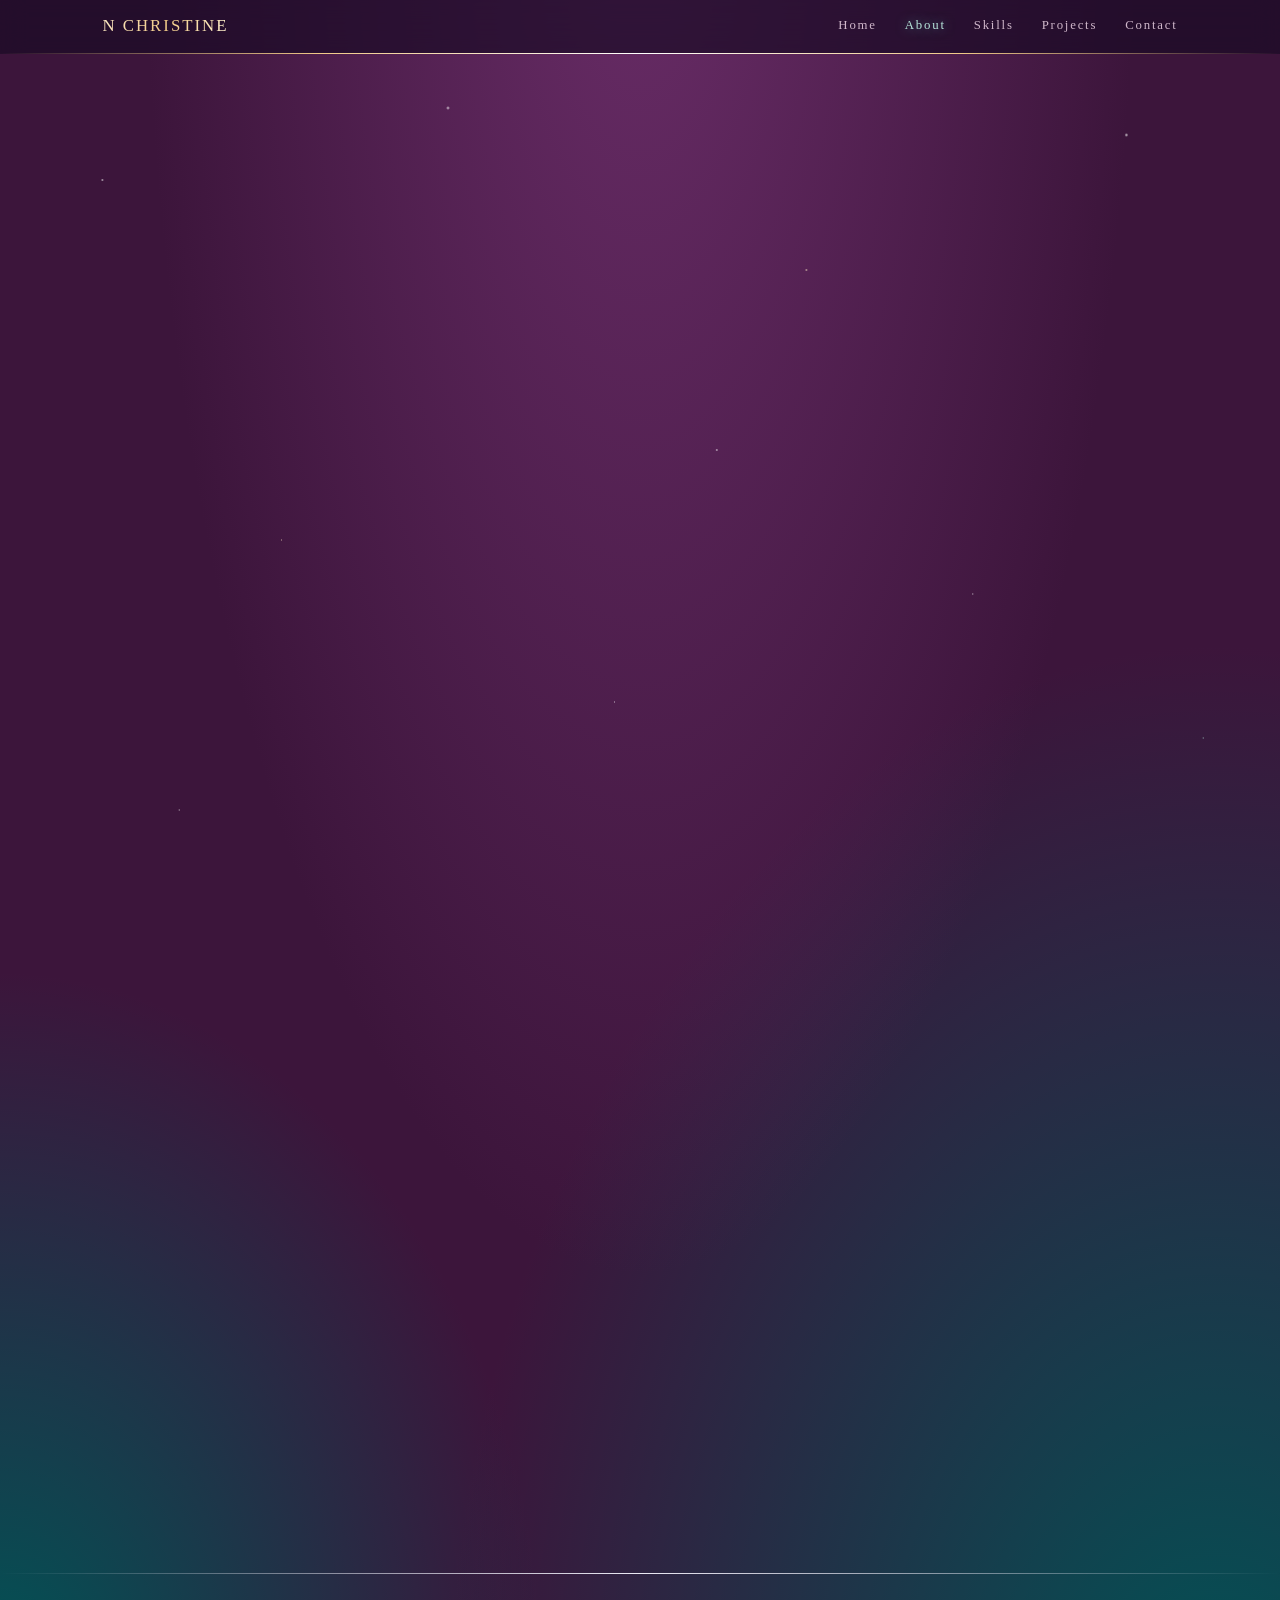
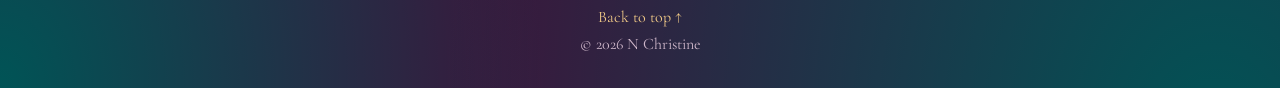
==== about.html @ 90a61fd4 "Add files via upload" ====
<!DOCTYPE html>
<html lang="en">
<head>
  <meta charset="UTF-8" />
  <meta name="viewport" content="width=device-width, initial-scale=1.0" />
  <title>About — N Christine</title>
  <link rel="preconnect" href="https://fonts.googleapis.com" />
  <link href="https://fonts.googleapis.com/css2?family=Cinzel:wght@400;600&family=Cormorant+Garamond:ital,wght@0,400;0,600;1,400&display=swap" rel="stylesheet" />
  <link href="https://fonts.googleapis.com/css2?family=Almendra:wght@400;700&display=swap" rel="stylesheet" />
  <link rel="stylesheet" href="style.css" />
</head>
<body id="top">
  <header class="navbar">
    <a href="index.html" class="logo">N CHRISTINE</a>
    <button class="menu-btn" id="menuBtn" aria-label="Toggle menu">☰</button>
    <nav id="navLinks">
      <a href="index.html">Home</a>
      <a href="about.html" class="active">About</a>
      <a href="skills.html">Skills</a>
      <a href="projects.html">Projects</a>
      <a href="contact.html">Contact</a>
    </nav>
  </header>
  <main>
    <section class="section reveal">
      <h2 class="section-title">THE SEEKER</h2><div class="orn">✦</div>
      <div class="about-grid">
        <figure class="about-photo"><img src="photo.jpg" alt="Portrait of N Christine" /></figure>
        <div class="about-right">
          <div class="paper">
            <p>I am a 20-year-old Computer Science student at the University of the Cordilleras who loves finding patterns in data. I use Python, Java, and analytics to build tools that are not only powerful under the hood, but also simple and genuinely helpful for people to use every day.</p>
            <p>Beyond my studies, I bring three years of experience as a training coordinator at a private school, alongside running my own educational tutoring initiatives. This background helps me break down tricky concepts—from coding logic to math and science—into bite-sized, engaging lessons that make learning feel effortless for others.</p>
            <p>Whether I am writing code, exploring linguistics, or crafting digital study spaces, I love blending technical thinking with a clean, creative touch. I am still growing every single day, and I am excited to build a career in data analytics that inspires others and keeps curiosity at the heart of it all.</p>
            <hr class="paper-rule" />
          </div>
          <div class="connect">
            <h3 class="connect-title">connect with me!</h3>
            <div class="btn-row">
              <a class="btn primary" href="mailto:nhchristine725@gmail.com">GMAIL</a>
              <a class="btn" href="https://github.com/coastalbluesoda06" target="_blank" rel="noopener">GITHUB</a>
            </div>
          </div>
        </div>
      </div>
      <div class="panels">
        <div class="panel"><h3>COURSE</h3><p>BS in Computer Science</p></div>
        <div class="panel"><h3>TECHNICAL</h3><p>Python · Java</p></div>
        <div class="panel"><h3>LANGUAGES</h3><p>English · Burmese</p></div>
        <div class="panel"><h3>INTERESTED IN</h3><p>Analytics &amp; Visualization</p></div>
      </div>
      <div class="stats">
        <div><span class="n" data-target="1">0</span><p>Project</p></div>
        <div><span class="n" data-target="2">0</span><p>Programming languages</p></div>
        <div><span class="n" data-target="1">0</span><p>Degree in progress</p></div>
      </div>
    </section>
  </main>
  <footer>
    <a href="#top" id="topLink">Back to top ↑</a>
    <p>© 2026 N Christine</p>
  </footer>
  <script src="script.js"></script>
</body>
</html>
---- style.css ----
/* ===== PALETTE: plum + gold, jade highlights, silver shimmer ===== */
:root{
  --plum:#3C153B; --plum2:#4a1c49; --plum3:#5b2759;
  --gold:#F0C987; --gold2:#fbe8c4;
  --jade:#B9E7DD; --jade2:#005456;
  --silver:#ecebf5; --text:#f6ecf2; --muted:#d0b8cb;
  --silver-grad:linear-gradient(100deg,#fff 0%,#c9c6dc 35%,#fff 55%,#aeb0c8 100%);
  --gold-grad:linear-gradient(100deg,var(--gold2),var(--gold) 50%,#fff3cf);
  --serif:"Cormorant Garamond",Georgia,serif; --display:"Bodoni Moda",Georgia,serif;
}
*{box-sizing:border-box;margin:0;padding:0}
html{scroll-behavior:smooth}
body{font-family:var(--serif);font-size:1.2rem;line-height:1.7;color:var(--text);
  background:radial-gradient(ellipse at 50% -10%,#5a2a78 0,transparent 55%),
  radial-gradient(ellipse at 90% 100%,#2c6f64 0,transparent 40%),var(--plum);
  background-attachment:fixed;min-height:100vh}
body::before{content:"";position:fixed;inset:0;z-index:-1;pointer-events:none;opacity:.7;
  background:
  radial-gradient(1.5px 1.5px at 8% 20%,#fff,transparent),radial-gradient(1px 1px at 22% 60%,var(--gold2),transparent),
  radial-gradient(2px 2px at 35% 12%,#fff,transparent),radial-gradient(1px 1px at 48% 78%,#fff,transparent),
  radial-gradient(1.5px 1.5px at 63% 30%,var(--gold2),transparent),radial-gradient(1px 1px at 76% 66%,#fff,transparent),
  radial-gradient(2px 2px at 88% 15%,#fff,transparent),radial-gradient(1px 1px at 94% 82%,var(--jade),transparent),
  radial-gradient(1px 1px at 14% 90%,#fff,transparent),radial-gradient(1.5px 1.5px at 56% 50%,#fff,transparent);
  animation:twinkle 6s ease-in-out infinite alternate}
@keyframes twinkle{from{opacity:.35}to{opacity:.9}}
a{color:inherit;text-decoration:none}
:focus-visible{outline:2px solid var(--jade);outline-offset:3px}

/* ===== NAV ===== */
.navbar{position:sticky;top:0;z-index:10;display:flex;justify-content:space-between;align-items:center;
  padding:12px 8%;background:rgba(27,10,38,.7);backdrop-filter:blur(12px);
  border-bottom:1px solid transparent;border-image:linear-gradient(90deg,transparent,var(--gold),#fff,var(--gold),transparent) 1}
.logo{font-family:var(--display);letter-spacing:.12em;font-size:1.05rem;background:var(--gold-grad);-webkit-background-clip:text;background-clip:text;color:transparent}
nav{display:flex;gap:28px}
nav a{font-family:var(--display);font-size:.8rem;letter-spacing:.14em;color:var(--muted);transition:color .3s,text-shadow .3s}
nav a:hover,nav a.active{color:var(--jade);text-shadow:0 0 12px rgba(111,224,189,.6)}
.menu-btn{display:none;background:none;border:0;color:var(--gold);font-size:1.4rem;cursor:pointer}

/* ===== HERO ===== */
.hero{display:flex;flex-direction:column;align-items:center;text-align:center;padding:50px 6% 30px}
.hero-img{position:relative;padding:40px}
.ring{position:relative;width:300px;height:300px;display:grid;place-items:center}
.ring::before{content:"";position:absolute;inset:0;border-radius:50%;border:2px dashed var(--gold);opacity:.6;animation:spin 40s linear infinite}
.ring::after{content:"";position:absolute;inset:14px;border-radius:50%;border:1px solid var(--silver);opacity:.5;box-shadow:0 0 40px rgba(111,224,189,.25),inset 0 0 30px rgba(236,235,245,.12)}
.hero-img img{width:240px;height:240px;object-fit:cover;border-radius:50%;border:5px solid var(--gold);box-shadow:0 0 0 3px var(--plum),0 0 34px rgba(217,183,110,.45)}
.hero-img::before,.hero-img::after{content:"";position:absolute;width:30px;height:30px;border:0 solid var(--silver)}
.hero-img::before{top:0;left:0;border-top-width:2px;border-left-width:2px}
.hero-img::after{bottom:0;right:0;border-bottom-width:2px;border-right-width:2px}
@keyframes spin{to{transform:rotate(360deg)}}
.hero h1{font-family:var(--display);font-weight:600;font-size:3rem;letter-spacing:.1em;line-height:1.15;margin-top:6px;
  background:var(--silver-grad);-webkit-background-clip:text;background-clip:text;color:transparent;filter:drop-shadow(0 0 14px rgba(236,235,245,.3))}
.hero h2{font-size:1.5rem;font-weight:500;font-style:italic;color:var(--jade);min-height:2.4rem;margin-top:6px}
.cursor{animation:blink 1s infinite}@keyframes blink{50%{opacity:0}}
.tagline{color:var(--muted);margin:6px 0 4px}
.hint{font-family:var(--display);font-size:.75rem;letter-spacing:.3em;color:var(--gold);margin:26px 0 10px}

/* ===== TAROT CARDS ===== */
.deck{display:flex;justify-content:center;gap:22px;padding:30px 4% 60px;flex-wrap:wrap}
.tarot{position:relative;width:200px;height:320px;border-radius:100px 100px 14px 14px;padding:26px 16px 20px;
  display:flex;flex-direction:column;align-items:center;text-align:center;
  background:radial-gradient(circle at 50% 30%,var(--plum3),var(--plum2) 70%);
  border:1px solid var(--gold);box-shadow:0 14px 40px rgba(0,0,0,.5),0 0 22px rgba(217,183,110,.15);
  transition:transform .45s cubic-bezier(.2,.8,.2,1),box-shadow .45s}
.tarot::before{content:"";position:absolute;inset:7px;border-radius:94px 94px 9px 9px;border:1px solid rgba(236,235,245,.4);pointer-events:none}
.tarot::after{content:"";position:absolute;inset:0;border-radius:inherit;pointer-events:none;
  background:linear-gradient(115deg,transparent 35%,rgba(255,255,255,.14) 50%,transparent 65%);background-size:250% 100%;background-position:120% 0;transition:background-position .9s}
.tarot:hover::after{background-position:-20% 0}
.deck .tarot:nth-child(1){transform:rotate(-7deg) translateY(14px)}
.deck .tarot:nth-child(2){transform:rotate(-2.5deg)}
.deck .tarot:nth-child(3){transform:rotate(2.5deg)}
.deck .tarot:nth-child(4){transform:rotate(7deg) translateY(14px)}
.deck .tarot:hover,.deck .tarot:focus-visible{transform:rotate(0) translateY(-16px);box-shadow:0 24px 50px rgba(0,0,0,.55),0 0 36px rgba(111,224,189,.45);border-color:var(--jade)}
.num-r{font-family:var(--display);font-size:.8rem;letter-spacing:.2em;color:var(--silver);margin-top:14px}
.sym{font-size:3.4rem;line-height:1.1;margin:14px 0 8px;color:var(--jade);text-shadow:0 0 18px var(--jade),0 0 40px var(--jade2)}
.tarot h3{font-family:var(--display);font-size:.95rem;letter-spacing:.16em;font-weight:600;background:var(--gold-grad);-webkit-background-clip:text;background-clip:text;color:transparent}
.tarot p{font-size:.95rem;font-style:italic;color:var(--muted);line-height:1.3;margin-top:6px}
.tarot.soon{filter:saturate(.5) brightness(.85)}

/* ===== SECTIONS ===== */
.section{padding:70px 8%;max-width:1000px;margin:0 auto;text-align:center}
.section-title{font-family:var(--display);font-weight:600;font-size:2.2rem;letter-spacing:.12em;
  background:var(--silver-grad);-webkit-background-clip:text;background-clip:text;color:transparent}
.orn{display:flex;align-items:center;gap:14px;max-width:260px;margin:12px auto 26px;color:var(--jade)}
.orn::before,.orn::after{content:"";flex:1;height:1px;background:linear-gradient(90deg,transparent,var(--silver),transparent)}
.section p{max-width:680px;margin:0 auto 14px}
.panels{display:grid;grid-template-columns:repeat(auto-fit,minmax(210px,1fr));gap:20px;margin-top:34px;text-align:center}
.panel{padding:22px 18px;border-radius:16px;background:rgba(71,32,96,.45);border:1px solid rgba(217,183,110,.45);
  box-shadow:inset 0 0 30px rgba(236,235,245,.05);transition:border-color .3s,box-shadow .3s}
.panel:hover{border-color:var(--jade);box-shadow:0 0 26px rgba(111,224,189,.25)}
.panel h3{font-family:var(--display);font-size:.9rem;letter-spacing:.15em;color:var(--jade);margin-bottom:6px}
.panel p{margin:0;color:var(--text)}
.stats{display:flex;justify-content:center;gap:56px;margin-top:44px;flex-wrap:wrap}
.stats .n{font-family:var(--display);font-size:2.6rem;background:var(--gold-grad);-webkit-background-clip:text;background-clip:text;color:transparent}
.stats p{color:var(--muted);margin:0}
.chips{list-style:none;display:flex;flex-wrap:wrap;gap:8px;justify-content:center;margin:12px 0}
.chips li{font-size:.9rem;padding:2px 14px;border-radius:20px;border:1px solid var(--silver);color:var(--silver);background:rgba(236,235,245,.06)}
.project-grid{display:grid;grid-template-columns:repeat(auto-fit,minmax(280px,1fr));gap:24px;margin-top:34px}
.project{border-radius:16px;overflow:hidden;background:rgba(71,32,96,.45);border:1px solid rgba(217,183,110,.5);text-align:center;padding:26px 22px}
.project.soon{opacity:.65;border-style:dashed}
.tag{font-family:var(--display);font-size:.7rem;letter-spacing:.2em;color:var(--jade)}
.project h3{font-family:var(--display);font-size:1.1rem;letter-spacing:.1em;margin:8px 0;color:var(--gold2)}
.project p{font-size:1.05rem;color:var(--muted)}
.btn-row{display:flex;gap:14px;flex-wrap:wrap;justify-content:center;margin-top:24px}
.btn{font-family:var(--display);font-size:.8rem;letter-spacing:.16em;padding:12px 28px;border-radius:30px;border:1px solid var(--gold);color:var(--gold2);transition:all .3s}
.btn:hover{border-color:var(--jade);color:var(--plum);background:linear-gradient(100deg,var(--jade),var(--jade2));box-shadow:0 0 24px rgba(111,224,189,.5)}
.btn.primary{background:var(--silver-grad);color:var(--plum);border-color:transparent}
footer{text-align:center;padding:30px;margin-top:30px;color:var(--muted);font-size:1rem;
  border-top:1px solid transparent;border-image:linear-gradient(90deg,transparent,var(--silver),transparent) 1}
footer a{color:var(--gold)}
.reveal{opacity:0;transform:translateY(24px);transition:all .9s}.reveal.show{opacity:1;transform:none}

@media(max-width:760px){
  .menu-btn{display:block}
  nav{display:none;position:absolute;top:100%;left:0;right:0;flex-direction:column;gap:14px;padding:18px;background:var(--plum2);text-align:center}
  nav.open{display:flex}
  .ring{width:250px;height:250px}.hero-img img{width:200px;height:200px}
  .hero h1{font-size:2.1rem}
  .deck{display:grid;grid-template-columns:1fr 1fr;gap:16px;justify-items:center}
  .tarot{width:100%;max-width:170px;height:290px}
  .deck .tarot:nth-child(n){transform:none}
}
@media(prefers-reduced-motion:reduce){*{animation:none!important;transition:none!important}.reveal{opacity:1;transform:none}}

/* ===== SHOOTING STARS ===== */
.sky{position:fixed;inset:0;z-index:-1;overflow:hidden;pointer-events:none}
.shoot{position:absolute;width:140px;height:2px;border-radius:2px;opacity:0;
  background:linear-gradient(90deg,rgba(255,255,255,0),rgba(236,235,245,.8) 70%,#fff);
  filter:drop-shadow(0 0 6px rgba(236,235,245,.9));transform:rotate(-35deg);
  animation:shoot var(--d,9s) linear var(--delay,0s) infinite}
.shoot:nth-child(even){background:linear-gradient(90deg,rgba(111,224,189,0),rgba(111,224,189,.7) 70%,#fff);filter:drop-shadow(0 0 6px rgba(111,224,189,.8))}
@keyframes shoot{0%{opacity:0;transform:translate(0,0) rotate(-35deg)}3%{opacity:1}
  14%{opacity:0;transform:translate(-520px,370px) rotate(-35deg)}100%{opacity:0;transform:translate(-520px,370px) rotate(-35deg)}}

/* ===== TAROT COVER STYLE (plum, gold foil, double border, baroque corners) ===== */
body{background:radial-gradient(ellipse at 50% -10%,#6a2d68 0,transparent 55%),radial-gradient(ellipse at 95% 105%,#005456 0,transparent 45%),radial-gradient(ellipse at 0% 100%,#005456 0,transparent 30%),var(--plum)}
.frame{position:fixed;inset:10px;z-index:-1;pointer-events:none;border:1px solid var(--gold);opacity:.8}
.frame::before{content:"";position:absolute;inset:5px;border:1px solid var(--gold);opacity:.6}
.fc{position:absolute;width:110px;height:110px;color:var(--gold);stroke-width:1}
.fc.tl{top:6px;left:6px}.fc.tr{top:6px;right:6px;transform:scaleX(-1)}
.fc.bl{bottom:6px;left:6px;transform:scaleY(-1)}.fc.br{bottom:6px;right:6px;transform:scale(-1)}
.tarot{width:220px;height:auto;aspect-ratio:2/3;border-radius:2px;padding:0;display:block;color:var(--gold);
  background:url("data:image/svg+xml,%3Csvg xmlns='http://www.w3.org/2000/svg' width='160' height='160'%3E%3Cfilter id='n'%3E%3CfeTurbulence type='fractalNoise' baseFrequency='.8' numOctaves='2'/%3E%3CfeColorMatrix values='0 0 0 0 1 0 0 0 0 1 0 0 0 0 1 0 0 0 .08 0'/%3E%3C/filter%3E%3Crect width='100%25' height='100%25' filter='url(%23n)'/%3E%3C/svg%3E"),radial-gradient(circle at 50% 48%,#4e2050,var(--plum) 75%);
  border:1px solid var(--gold);box-shadow:0 14px 40px rgba(0,0,0,.5),0 0 18px rgba(240,201,135,.12)}
.tarot::before{inset:5px;border-radius:0;border:1px solid var(--gold);opacity:.75}
.art{position:absolute;inset:0;width:100%;height:100%}
.num-r{position:absolute;top:4.5%;left:0;right:0;margin:0;color:var(--gold2);font-size:.72rem}
.tarot h3{position:absolute;top:76%;left:0;right:0;font-size:.82rem;letter-spacing:.18em}
.tarot p{position:absolute;top:85%;left:8%;right:8%;font-size:.9rem;margin:0}
.deck .tarot:hover,.deck .tarot:focus-visible{border-color:var(--jade);box-shadow:0 24px 50px rgba(0,0,0,.55),0 0 38px rgba(185,231,221,.45)}
.deck .tarot:hover .art{color:var(--gold2);filter:drop-shadow(0 0 5px rgba(185,231,221,.6))}
.panel,.project{border-radius:2px;border-color:var(--gold);position:relative;background:rgba(60,21,59,.6)}
.panel::before,.project::before{content:"";position:absolute;inset:4px;border:1px solid rgba(240,201,135,.45);pointer-events:none}
.panel:hover{border-color:var(--jade);box-shadow:0 0 26px rgba(185,231,221,.3)}
.btn:hover{color:#fff;background:var(--jade2);border-color:var(--jade);box-shadow:0 0 24px rgba(185,231,221,.45)}
.btn.primary{background:var(--gold-grad);color:var(--plum)}
.chips li{border-color:var(--jade);color:var(--jade);background:rgba(0,84,86,.35)}
.section-title,.hero h1{text-transform:uppercase}
.hero h2,.tarot p{font-family:"Playfair Display","Cormorant Garamond",serif}
@media(max-width:760px){.tarot{max-width:170px;width:100%}.num-r{font-size:.6rem}.tarot h3{font-size:.62rem;letter-spacing:.1em}.tarot p{font-size:.72rem}.fc{width:64px;height:64px}}

/* ===== ABOUT PAGE: photo + pink paper text + connect ===== */
.section.reveal .about-grid{display:grid;grid-template-columns:minmax(0,5fr) minmax(0,7fr);gap:40px;align-items:start;margin-top:10px;text-align:left}

.about-photo{
  margin:0;
  position:relative;
  padding:10px;
  border:1px solid var(--gold);
  background:rgba(60,21,59,.6);
  box-shadow:0 14px 40px rgba(0,0,0,.5),0 0 18px rgba(240,201,135,.12);
}
.about-photo::before{
  content:"";
  position:absolute;
  inset:4px;
  border:1px solid rgba(240,201,135,.45);
  pointer-events:none;
}
.about-photo img{
  display:block;
  width:100%;
  height:auto;
  max-width:100%;
  object-fit:initial;
  aspect-ratio:auto;
}

.paper{padding:30px 32px 22px;background:#f7c5d5 url("paper.jpg") center/cover;color:#3b2a33;border:1px solid var(--gold);box-shadow:0 14px 40px rgba(0,0,0,.5)}
.section .paper p{max-width:none;margin:0 0 16px;font-size:1.12rem;font-weight:500;line-height:1.65;color:#3b2a33}
.paper-rule{border:0;border-top:3px solid #3b2a33;margin:22px 0 0}
.connect{margin-top:26px;text-align:left}
.connect-title{font-family:"Almendra","Cormorant Garamond",Georgia,serif;font-weight:700;font-size:2.2rem;line-height:1.1;color:var(--gold2)}
.connect .btn-row{justify-content:flex-start;margin-top:14px}

@media(max-width:760px){
  .section.reveal .about-grid{grid-template-columns:1fr;gap:28px}
  .about-photo{max-width:340px;margin:0 auto}
  .paper{padding:22px 20px 16px}
  .connect{text-align:center}.connect .btn-row{justify-content:center}
}paper-rule{border:0;border-top:3px solid #3b2a33;margin:22px 0 0}
.connect{margin-top:26px;text-align:left}
.connect-title{font-family:"Almendra","Cormorant Garamond",Georgia,serif;font-weight:700;font-size:2.2rem;line-height:1.1;color:var(--gold2)}
.connect .btn-row{justify-content:flex-start;margin-top:14px}
@media(max-width:760px){
  .section.reveal .about-grid{grid-template-columns:1fr;gap:28px}
  .about-photo{max-width:340px;margin:0 auto}
  .paper{padding:22px 20px 16px}
  .connect{text-align:center}.connect .btn-row{justify-content:center}
}
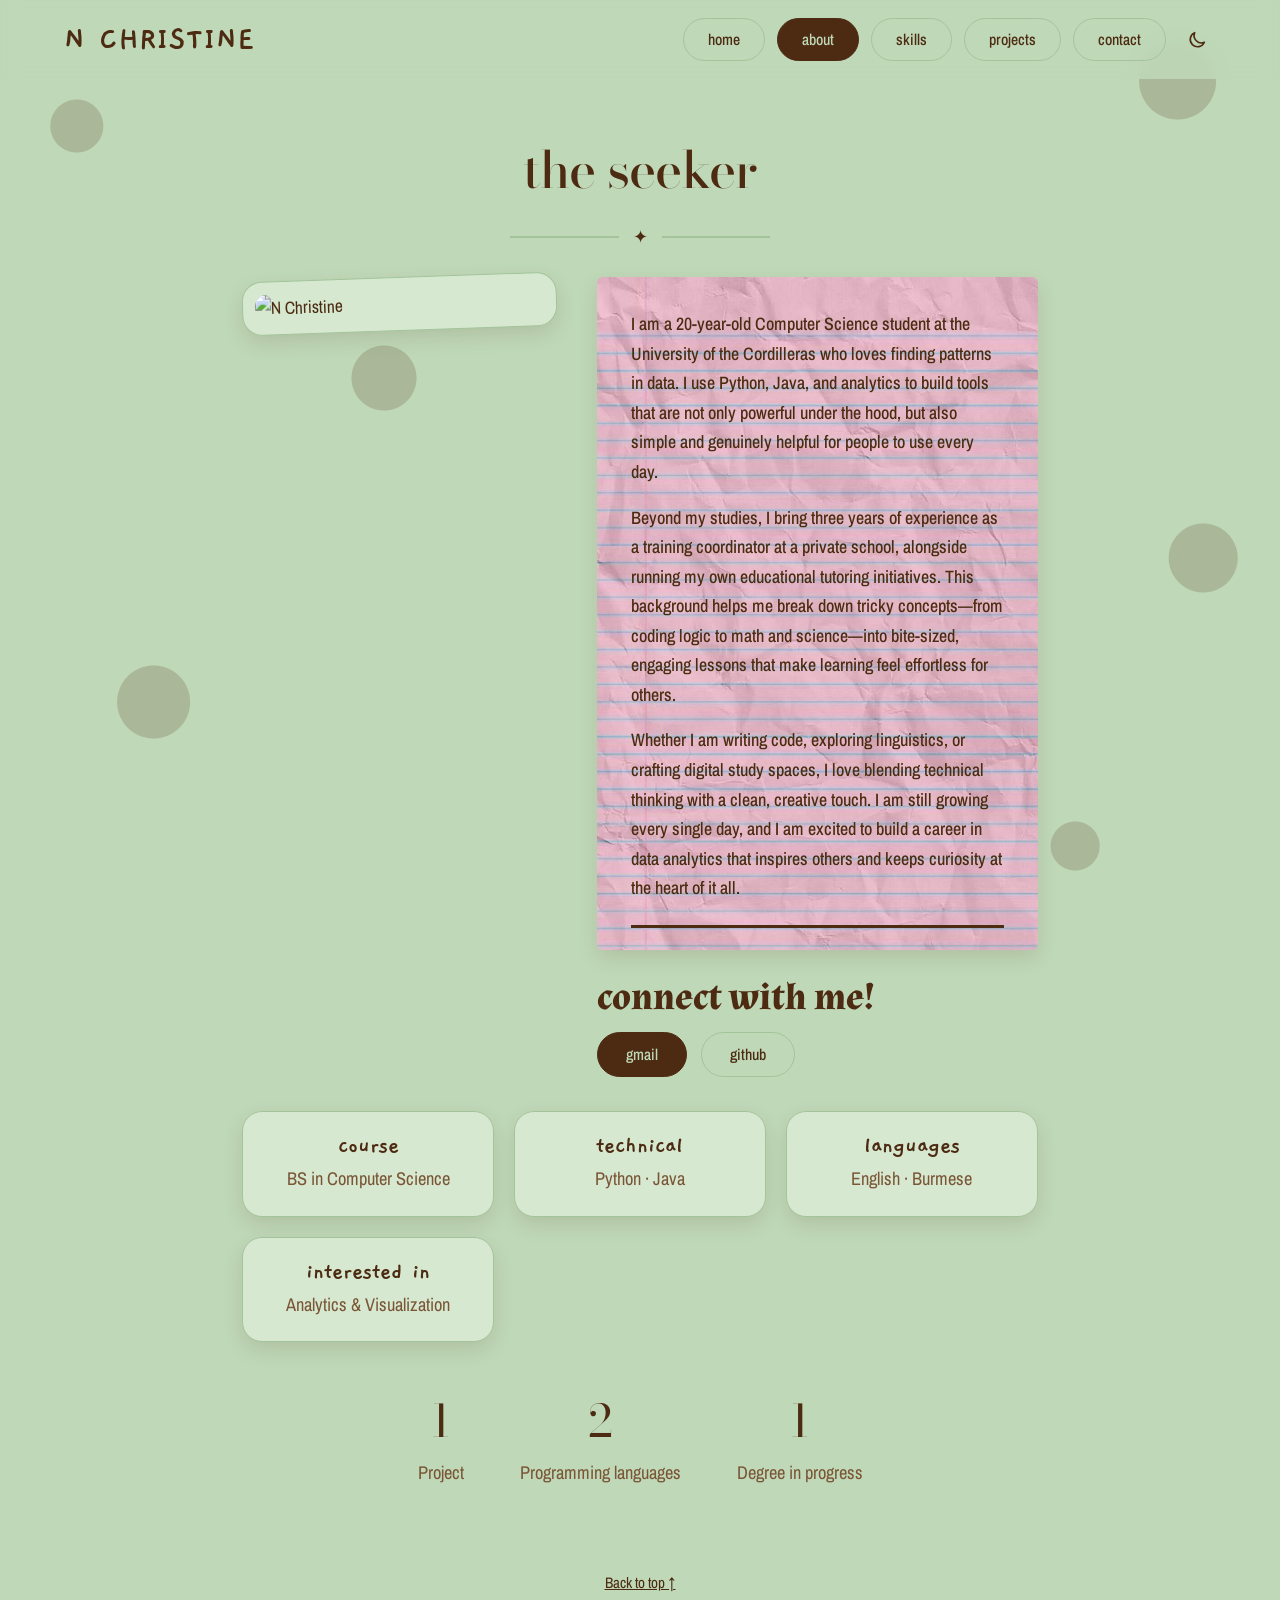
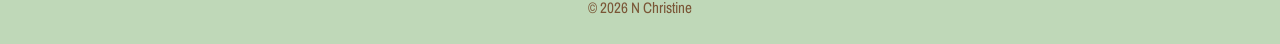
==== commit 24649a9f: "Rename about (1).html to about.html" ====
--- a/about.html
+++ b/about.html
@@ -5,8 +5,7 @@
   <meta name="viewport" content="width=device-width, initial-scale=1.0" />
   <title>About — N Christine</title>
   <link rel="preconnect" href="https://fonts.googleapis.com" />
-  <link href="https://fonts.googleapis.com/css2?family=Cinzel:wght@400;600&family=Cormorant+Garamond:ital,wght@0,400;0,600;1,400&display=swap" rel="stylesheet" />
-  <link href="https://fonts.googleapis.com/css2?family=Almendra:wght@400;700&display=swap" rel="stylesheet" />
+  <link href="https://fonts.googleapis.com/css2?family=Archivo+Narrow:wght@400;500;600&family=Bodoni+Moda:opsz,wght@6..96,400;6..96,500&family=Gaegu:wght@400;700&family=Almendra:wght@400;700&display=swap" rel="stylesheet" />
   <link rel="stylesheet" href="style.css" />
 </head>
 <body id="top">
@@ -25,7 +24,7 @@
     <section class="section reveal">
       <h2 class="section-title">THE SEEKER</h2><div class="orn">✦</div>
       <div class="about-grid">
-        <figure class="about-photo"><img src="photo.jpg" alt="Portrait of N Christine" /></figure>
+        <figure class="about-photo"><img src="about.jpg" alt="N Christine" /></figure>
         <div class="about-right">
           <div class="paper">
             <p>I am a 20-year-old Computer Science student at the University of the Cordilleras who loves finding patterns in data. I use Python, Java, and analytics to build tools that are not only powerful under the hood, but also simple and genuinely helpful for people to use every day.</p>
--- a/style.css
+++ b/style.css
@@ -1,209 +1,120 @@
-/* ===== PALETTE: plum + gold, jade highlights, silver shimmer ===== */
+/* ===== AVOCADO + ESPRESSO THEME (matches index.html) ===== */
 :root{
-  --plum:#3C153B; --plum2:#4a1c49; --plum3:#5b2759;
-  --gold:#F0C987; --gold2:#fbe8c4;
-  --jade:#B9E7DD; --jade2:#005456;
-  --silver:#ecebf5; --text:#f6ecf2; --muted:#d0b8cb;
-  --silver-grad:linear-gradient(100deg,#fff 0%,#c9c6dc 35%,#fff 55%,#aeb0c8 100%);
-  --gold-grad:linear-gradient(100deg,var(--gold2),var(--gold) 50%,#fff3cf);
-  --serif:"Cormorant Garamond",Georgia,serif; --display:"Bodoni Moda",Georgia,serif;
+  --bg:#bfd8b8; --card:#d6e8d0; --text:#4d2b12; --muted:#7a5636;
+  --accent:#4d2b12; --accent2:#8fb585; --on-accent:#bfd8b8;
+  --border:#a3c49a; --shadow:rgba(77,43,18,.12);
+  --hand:"Gaegu","Comic Sans MS",cursive;
+  --serif:"Bodoni Moda",Georgia,serif;
+  --sans:"Archivo Narrow","Segoe UI",Arial,sans-serif;
+}
+body.dark{
+  --bg:#4d2b12; --card:#5c3519; --text:#bfd8b8; --muted:#a9c4a1;
+  --accent:#bfd8b8; --accent2:#8fb585; --on-accent:#4d2b12;
+  --border:#6e4527; --shadow:rgba(0,0,0,.35);
 }
 *{box-sizing:border-box;margin:0;padding:0}
 html{scroll-behavior:smooth}
-body{font-family:var(--serif);font-size:1.2rem;line-height:1.7;color:var(--text);
-  background:radial-gradient(ellipse at 50% -10%,#5a2a78 0,transparent 55%),
-  radial-gradient(ellipse at 90% 100%,#2c6f64 0,transparent 40%),var(--plum);
-  background-attachment:fixed;min-height:100vh}
-body::before{content:"";position:fixed;inset:0;z-index:-1;pointer-events:none;opacity:.7;
+body{font-family:var(--sans);font-size:1.1rem;line-height:1.6;background:var(--bg);color:var(--text);
+  transition:background .3s,color .3s;display:flex;flex-direction:column;min-height:100vh;position:relative}
+a{color:inherit;text-decoration:none}
+:focus-visible{outline:2px solid var(--accent);outline-offset:3px}
+
+/* spade cursor */
+html,body,*{cursor:url("data:image/svg+xml,%3Csvg xmlns='http://www.w3.org/2000/svg' width='26' height='26' viewBox='0 0 24 24'%3E%3Cpath d='M12 1.8C12 1.8 4 8.6 4 13.6a4.1 4.1 0 0 0 7 2.8c-.2 2.1-1 3.6-2.6 4.8h7.2c-1.6-1.2-2.4-2.7-2.6-4.8a4.1 4.1 0 0 0 7-2.8C20 8.6 12 1.8 12 1.8Z' fill='white' stroke='%234d2b12' stroke-width='1.3' stroke-linejoin='round'/%3E%3C/svg%3E") 13 3,auto}
+a,button{cursor:url("data:image/svg+xml,%3Csvg xmlns='http://www.w3.org/2000/svg' width='34' height='34' viewBox='0 0 24 24'%3E%3Cpath d='M12 1.8C12 1.8 4 8.6 4 13.6a4.1 4.1 0 0 0 7 2.8c-.2 2.1-1 3.6-2.6 4.8h7.2c-1.6-1.2-2.4-2.7-2.6-4.8a4.1 4.1 0 0 0 7-2.8C20 8.6 12 1.8 12 1.8Z' fill='white' stroke='%234d2b12' stroke-width='1.3' stroke-linejoin='round'/%3E%3C/svg%3E") 17 4,pointer}
+
+/* confetti dots */
+body::before{content:"";position:fixed;inset:0;z-index:-1;pointer-events:none;opacity:.18;
+  animation:drift 14s ease-in-out infinite alternate;
   background:
-  radial-gradient(1.5px 1.5px at 8% 20%,#fff,transparent),radial-gradient(1px 1px at 22% 60%,var(--gold2),transparent),
-  radial-gradient(2px 2px at 35% 12%,#fff,transparent),radial-gradient(1px 1px at 48% 78%,#fff,transparent),
-  radial-gradient(1.5px 1.5px at 63% 30%,var(--gold2),transparent),radial-gradient(1px 1px at 76% 66%,#fff,transparent),
-  radial-gradient(2px 2px at 88% 15%,#fff,transparent),radial-gradient(1px 1px at 94% 82%,var(--jade),transparent),
-  radial-gradient(1px 1px at 14% 90%,#fff,transparent),radial-gradient(1.5px 1.5px at 56% 50%,#fff,transparent);
-  animation:twinkle 6s ease-in-out infinite alternate}
-@keyframes twinkle{from{opacity:.35}to{opacity:.9}}
-a{color:inherit;text-decoration:none}
-:focus-visible{outline:2px solid var(--jade);outline-offset:3px}
+  radial-gradient(circle at 6% 14%,var(--accent) 0 26px,transparent 27px),
+  radial-gradient(circle at 92% 9%,var(--accent) 0 38px,transparent 39px),
+  radial-gradient(circle at 30% 42%,var(--accent) 0 32px,transparent 33px),
+  radial-gradient(circle at 72% 36%,var(--accent) 0 22px,transparent 23px),
+  radial-gradient(circle at 94% 62%,var(--accent) 0 34px,transparent 35px),
+  radial-gradient(circle at 12% 78%,var(--accent) 0 36px,transparent 37px),
+  radial-gradient(circle at 55% 88%,var(--accent) 0 28px,transparent 29px),
+  radial-gradient(circle at 84% 94%,var(--accent) 0 24px,transparent 25px)}
+@keyframes drift{from{transform:translateY(-10px)}to{transform:translateY(12px)}}
 
 /* ===== NAV ===== */
-.navbar{position:sticky;top:0;z-index:10;display:flex;justify-content:space-between;align-items:center;
-  padding:12px 8%;background:rgba(27,10,38,.7);backdrop-filter:blur(12px);
-  border-bottom:1px solid transparent;border-image:linear-gradient(90deg,transparent,var(--gold),#fff,var(--gold),transparent) 1}
-.logo{font-family:var(--display);letter-spacing:.12em;font-size:1.05rem;background:var(--gold-grad);-webkit-background-clip:text;background-clip:text;color:transparent}
-nav{display:flex;gap:28px}
-nav a{font-family:var(--display);font-size:.8rem;letter-spacing:.14em;color:var(--muted);transition:color .3s,text-shadow .3s}
-nav a:hover,nav a.active{color:var(--jade);text-shadow:0 0 12px rgba(111,224,189,.6)}
-.menu-btn{display:none;background:none;border:0;color:var(--gold);font-size:1.4rem;cursor:pointer}
+.navbar{position:sticky;top:0;z-index:100;display:flex;justify-content:space-between;align-items:center;
+  padding:18px 5%;background:color-mix(in srgb,var(--bg) 88%,transparent);backdrop-filter:blur(8px)}
+.logo{font-family:var(--hand);font-weight:700;font-size:2.1rem;line-height:1;color:var(--text);white-space:nowrap}
+nav{display:flex;align-items:center;gap:12px}
+nav a{font-size:.98rem;font-weight:500;padding:8px 24px;border-radius:30px;border:1.5px solid var(--border);
+  color:var(--text);text-transform:lowercase;transition:all .2s;white-space:nowrap}
+nav a:hover,nav a.active{background:var(--accent);color:var(--on-accent);border-color:var(--accent)}
+.theme-btn{background:none;border:none;color:var(--text);display:grid;place-items:center;width:38px;height:38px;border-radius:50%}
+.theme-btn:hover{background:var(--card)}
+.theme-btn svg{width:22px;height:22px;fill:none;stroke:currentColor;stroke-width:1.8;stroke-linecap:round;stroke-linejoin:round}
+.theme-btn .i-sun{display:none}
+body.dark .theme-btn .i-sun{display:block}
+body.dark .theme-btn .i-moon{display:none}
+.menu-btn{display:none;background:none;border:0;color:var(--text);font-size:1.5rem}
 
-/* ===== HERO ===== */
-.hero{display:flex;flex-direction:column;align-items:center;text-align:center;padding:50px 6% 30px}
-.hero-img{position:relative;padding:40px}
-.ring{position:relative;width:300px;height:300px;display:grid;place-items:center}
-.ring::before{content:"";position:absolute;inset:0;border-radius:50%;border:2px dashed var(--gold);opacity:.6;animation:spin 40s linear infinite}
-.ring::after{content:"";position:absolute;inset:14px;border-radius:50%;border:1px solid var(--silver);opacity:.5;box-shadow:0 0 40px rgba(111,224,189,.25),inset 0 0 30px rgba(236,235,245,.12)}
-.hero-img img{width:240px;height:240px;object-fit:cover;border-radius:50%;border:5px solid var(--gold);box-shadow:0 0 0 3px var(--plum),0 0 34px rgba(217,183,110,.45)}
-.hero-img::before,.hero-img::after{content:"";position:absolute;width:30px;height:30px;border:0 solid var(--silver)}
-.hero-img::before{top:0;left:0;border-top-width:2px;border-left-width:2px}
-.hero-img::after{bottom:0;right:0;border-bottom-width:2px;border-right-width:2px}
-@keyframes spin{to{transform:rotate(360deg)}}
-.hero h1{font-family:var(--display);font-weight:600;font-size:3rem;letter-spacing:.1em;line-height:1.15;margin-top:6px;
-  background:var(--silver-grad);-webkit-background-clip:text;background-clip:text;color:transparent;filter:drop-shadow(0 0 14px rgba(236,235,245,.3))}
-.hero h2{font-size:1.5rem;font-weight:500;font-style:italic;color:var(--jade);min-height:2.4rem;margin-top:6px}
-.cursor{animation:blink 1s infinite}@keyframes blink{50%{opacity:0}}
-.tagline{color:var(--muted);margin:6px 0 4px}
-.hint{font-family:var(--display);font-size:.75rem;letter-spacing:.3em;color:var(--gold);margin:26px 0 10px}
+/* ===== LAYOUT ===== */
+main{flex:1;width:100%}
+.section{padding:50px 8% 60px;max-width:1000px;margin:0 auto;text-align:center}
+.section-title{font-family:var(--serif);font-weight:500;font-size:clamp(2.2rem,5vw,3.2rem);letter-spacing:-.02em;text-transform:lowercase}
+.orn{display:flex;align-items:center;gap:14px;max-width:260px;margin:12px auto 26px;color:var(--text)}
+.orn::before,.orn::after{content:"";flex:1;height:1.5px;background:var(--border)}
+.section p{max-width:680px;margin:0 auto 14px;color:var(--muted);font-size:1.15rem}
 
-/* ===== TAROT CARDS ===== */
-.deck{display:flex;justify-content:center;gap:22px;padding:30px 4% 60px;flex-wrap:wrap}
-.tarot{position:relative;width:200px;height:320px;border-radius:100px 100px 14px 14px;padding:26px 16px 20px;
-  display:flex;flex-direction:column;align-items:center;text-align:center;
-  background:radial-gradient(circle at 50% 30%,var(--plum3),var(--plum2) 70%);
-  border:1px solid var(--gold);box-shadow:0 14px 40px rgba(0,0,0,.5),0 0 22px rgba(217,183,110,.15);
-  transition:transform .45s cubic-bezier(.2,.8,.2,1),box-shadow .45s}
-.tarot::before{content:"";position:absolute;inset:7px;border-radius:94px 94px 9px 9px;border:1px solid rgba(236,235,245,.4);pointer-events:none}
-.tarot::after{content:"";position:absolute;inset:0;border-radius:inherit;pointer-events:none;
-  background:linear-gradient(115deg,transparent 35%,rgba(255,255,255,.14) 50%,transparent 65%);background-size:250% 100%;background-position:120% 0;transition:background-position .9s}
-.tarot:hover::after{background-position:-20% 0}
-.deck .tarot:nth-child(1){transform:rotate(-7deg) translateY(14px)}
-.deck .tarot:nth-child(2){transform:rotate(-2.5deg)}
-.deck .tarot:nth-child(3){transform:rotate(2.5deg)}
-.deck .tarot:nth-child(4){transform:rotate(7deg) translateY(14px)}
-.deck .tarot:hover,.deck .tarot:focus-visible{transform:rotate(0) translateY(-16px);box-shadow:0 24px 50px rgba(0,0,0,.55),0 0 36px rgba(111,224,189,.45);border-color:var(--jade)}
-.num-r{font-family:var(--display);font-size:.8rem;letter-spacing:.2em;color:var(--silver);margin-top:14px}
-.sym{font-size:3.4rem;line-height:1.1;margin:14px 0 8px;color:var(--jade);text-shadow:0 0 18px var(--jade),0 0 40px var(--jade2)}
-.tarot h3{font-family:var(--display);font-size:.95rem;letter-spacing:.16em;font-weight:600;background:var(--gold-grad);-webkit-background-clip:text;background-clip:text;color:transparent}
-.tarot p{font-size:.95rem;font-style:italic;color:var(--muted);line-height:1.3;margin-top:6px}
-.tarot.soon{filter:saturate(.5) brightness(.85)}
+/* ===== CARDS / PANELS ===== */
+.panels{display:grid;grid-template-columns:repeat(auto-fit,minmax(210px,1fr));gap:20px;margin-top:34px}
+.panel,.project{background:var(--card);border:1.5px solid var(--border);border-radius:20px;padding:22px 18px;
+  box-shadow:0 8px 20px var(--shadow);transition:transform .25s,border-color .25s}
+.panel:hover,.project:hover{transform:translateY(-4px);border-color:var(--accent)}
+.panel h3,.tag{font-family:var(--hand);font-weight:700;font-size:1.5rem;line-height:1;text-transform:lowercase;color:var(--text)}
+.panel p{margin:6px 0 0;color:var(--muted)}
+.stats{display:flex;justify-content:center;gap:56px;margin-top:44px;flex-wrap:wrap}
+.stats .n{font-family:var(--serif);font-size:2.8rem;color:var(--text)}
+.stats p{margin:0}
+.chips{list-style:none;display:flex;flex-wrap:wrap;gap:8px;justify-content:center;margin:12px 0}
+.chips li{font-size:.9rem;padding:2px 14px;border-radius:20px;border:1.5px solid var(--border);color:var(--muted);background:transparent}
+.project-grid{display:grid;grid-template-columns:repeat(auto-fit,minmax(280px,1fr));gap:24px;margin-top:34px}
+.project{padding:26px 22px}
+.project.soon{opacity:.7;border-style:dashed}
+.tag{display:block;font-size:1rem;color:var(--muted)}
+.project h3{font-family:var(--serif);font-weight:500;font-size:1.4rem;letter-spacing:-.01em;margin:8px 0}
+.project p{font-size:1.05rem}
 
-/* ===== SECTIONS ===== */
-.section{padding:70px 8%;max-width:1000px;margin:0 auto;text-align:center}
-.section-title{font-family:var(--display);font-weight:600;font-size:2.2rem;letter-spacing:.12em;
-  background:var(--silver-grad);-webkit-background-clip:text;background-clip:text;color:transparent}
-.orn{display:flex;align-items:center;gap:14px;max-width:260px;margin:12px auto 26px;color:var(--jade)}
-.orn::before,.orn::after{content:"";flex:1;height:1px;background:linear-gradient(90deg,transparent,var(--silver),transparent)}
-.section p{max-width:680px;margin:0 auto 14px}
-.panels{display:grid;grid-template-columns:repeat(auto-fit,minmax(210px,1fr));gap:20px;margin-top:34px;text-align:center}
-.panel{padding:22px 18px;border-radius:16px;background:rgba(71,32,96,.45);border:1px solid rgba(217,183,110,.45);
-  box-shadow:inset 0 0 30px rgba(236,235,245,.05);transition:border-color .3s,box-shadow .3s}
-.panel:hover{border-color:var(--jade);box-shadow:0 0 26px rgba(111,224,189,.25)}
-.panel h3{font-family:var(--display);font-size:.9rem;letter-spacing:.15em;color:var(--jade);margin-bottom:6px}
-.panel p{margin:0;color:var(--text)}
-.stats{display:flex;justify-content:center;gap:56px;margin-top:44px;flex-wrap:wrap}
-.stats .n{font-family:var(--display);font-size:2.6rem;background:var(--gold-grad);-webkit-background-clip:text;background-clip:text;color:transparent}
-.stats p{color:var(--muted);margin:0}
-.chips{list-style:none;display:flex;flex-wrap:wrap;gap:8px;justify-content:center;margin:12px 0}
-.chips li{font-size:.9rem;padding:2px 14px;border-radius:20px;border:1px solid var(--silver);color:var(--silver);background:rgba(236,235,245,.06)}
-.project-grid{display:grid;grid-template-columns:repeat(auto-fit,minmax(280px,1fr));gap:24px;margin-top:34px}
-.project{border-radius:16px;overflow:hidden;background:rgba(71,32,96,.45);border:1px solid rgba(217,183,110,.5);text-align:center;padding:26px 22px}
-.project.soon{opacity:.65;border-style:dashed}
-.tag{font-family:var(--display);font-size:.7rem;letter-spacing:.2em;color:var(--jade)}
-.project h3{font-family:var(--display);font-size:1.1rem;letter-spacing:.1em;margin:8px 0;color:var(--gold2)}
-.project p{font-size:1.05rem;color:var(--muted)}
+/* ===== BUTTONS ===== */
 .btn-row{display:flex;gap:14px;flex-wrap:wrap;justify-content:center;margin-top:24px}
-.btn{font-family:var(--display);font-size:.8rem;letter-spacing:.16em;padding:12px 28px;border-radius:30px;border:1px solid var(--gold);color:var(--gold2);transition:all .3s}
-.btn:hover{border-color:var(--jade);color:var(--plum);background:linear-gradient(100deg,var(--jade),var(--jade2));box-shadow:0 0 24px rgba(111,224,189,.5)}
-.btn.primary{background:var(--silver-grad);color:var(--plum);border-color:transparent}
-footer{text-align:center;padding:30px;margin-top:30px;color:var(--muted);font-size:1rem;
-  border-top:1px solid transparent;border-image:linear-gradient(90deg,transparent,var(--silver),transparent) 1}
-footer a{color:var(--gold)}
-.reveal{opacity:0;transform:translateY(24px);transition:all .9s}.reveal.show{opacity:1;transform:none}
+.btn{display:inline-block;font-size:.98rem;font-weight:500;padding:9px 28px;border-radius:30px;border:1.5px solid var(--border);
+  color:var(--text);background:transparent;text-transform:lowercase;transition:transform .2s,background .2s,color .2s}
+.btn:hover{transform:translateY(-3px);background:var(--accent);color:var(--on-accent);border-color:var(--accent)}
+.btn.primary{background:var(--accent);border-color:var(--accent);color:var(--on-accent)}
+.project .btn{margin-top:10px}
 
-@media(max-width:760px){
-  .menu-btn{display:block}
-  nav{display:none;position:absolute;top:100%;left:0;right:0;flex-direction:column;gap:14px;padding:18px;background:var(--plum2);text-align:center}
-  nav.open{display:flex}
-  .ring{width:250px;height:250px}.hero-img img{width:200px;height:200px}
-  .hero h1{font-size:2.1rem}
-  .deck{display:grid;grid-template-columns:1fr 1fr;gap:16px;justify-items:center}
-  .tarot{width:100%;max-width:170px;height:290px}
-  .deck .tarot:nth-child(n){transform:none}
-}
-@media(prefers-reduced-motion:reduce){*{animation:none!important;transition:none!important}.reveal{opacity:1;transform:none}}
-
-/* ===== SHOOTING STARS ===== */
-.sky{position:fixed;inset:0;z-index:-1;overflow:hidden;pointer-events:none}
-.shoot{position:absolute;width:140px;height:2px;border-radius:2px;opacity:0;
-  background:linear-gradient(90deg,rgba(255,255,255,0),rgba(236,235,245,.8) 70%,#fff);
-  filter:drop-shadow(0 0 6px rgba(236,235,245,.9));transform:rotate(-35deg);
-  animation:shoot var(--d,9s) linear var(--delay,0s) infinite}
-.shoot:nth-child(even){background:linear-gradient(90deg,rgba(111,224,189,0),rgba(111,224,189,.7) 70%,#fff);filter:drop-shadow(0 0 6px rgba(111,224,189,.8))}
-@keyframes shoot{0%{opacity:0;transform:translate(0,0) rotate(-35deg)}3%{opacity:1}
-  14%{opacity:0;transform:translate(-520px,370px) rotate(-35deg)}100%{opacity:0;transform:translate(-520px,370px) rotate(-35deg)}}
-
-/* ===== TAROT COVER STYLE (plum, gold foil, double border, baroque corners) ===== */
-body{background:radial-gradient(ellipse at 50% -10%,#6a2d68 0,transparent 55%),radial-gradient(ellipse at 95% 105%,#005456 0,transparent 45%),radial-gradient(ellipse at 0% 100%,#005456 0,transparent 30%),var(--plum)}
-.frame{position:fixed;inset:10px;z-index:-1;pointer-events:none;border:1px solid var(--gold);opacity:.8}
-.frame::before{content:"";position:absolute;inset:5px;border:1px solid var(--gold);opacity:.6}
-.fc{position:absolute;width:110px;height:110px;color:var(--gold);stroke-width:1}
-.fc.tl{top:6px;left:6px}.fc.tr{top:6px;right:6px;transform:scaleX(-1)}
-.fc.bl{bottom:6px;left:6px;transform:scaleY(-1)}.fc.br{bottom:6px;right:6px;transform:scale(-1)}
-.tarot{width:220px;height:auto;aspect-ratio:2/3;border-radius:2px;padding:0;display:block;color:var(--gold);
-  background:url("data:image/svg+xml,%3Csvg xmlns='http://www.w3.org/2000/svg' width='160' height='160'%3E%3Cfilter id='n'%3E%3CfeTurbulence type='fractalNoise' baseFrequency='.8' numOctaves='2'/%3E%3CfeColorMatrix values='0 0 0 0 1 0 0 0 0 1 0 0 0 0 1 0 0 0 .08 0'/%3E%3C/filter%3E%3Crect width='100%25' height='100%25' filter='url(%23n)'/%3E%3C/svg%3E"),radial-gradient(circle at 50% 48%,#4e2050,var(--plum) 75%);
-  border:1px solid var(--gold);box-shadow:0 14px 40px rgba(0,0,0,.5),0 0 18px rgba(240,201,135,.12)}
-.tarot::before{inset:5px;border-radius:0;border:1px solid var(--gold);opacity:.75}
-.art{position:absolute;inset:0;width:100%;height:100%}
-.num-r{position:absolute;top:4.5%;left:0;right:0;margin:0;color:var(--gold2);font-size:.72rem}
-.tarot h3{position:absolute;top:76%;left:0;right:0;font-size:.82rem;letter-spacing:.18em}
-.tarot p{position:absolute;top:85%;left:8%;right:8%;font-size:.9rem;margin:0}
-.deck .tarot:hover,.deck .tarot:focus-visible{border-color:var(--jade);box-shadow:0 24px 50px rgba(0,0,0,.55),0 0 38px rgba(185,231,221,.45)}
-.deck .tarot:hover .art{color:var(--gold2);filter:drop-shadow(0 0 5px rgba(185,231,221,.6))}
-.panel,.project{border-radius:2px;border-color:var(--gold);position:relative;background:rgba(60,21,59,.6)}
-.panel::before,.project::before{content:"";position:absolute;inset:4px;border:1px solid rgba(240,201,135,.45);pointer-events:none}
-.panel:hover{border-color:var(--jade);box-shadow:0 0 26px rgba(185,231,221,.3)}
-.btn:hover{color:#fff;background:var(--jade2);border-color:var(--jade);box-shadow:0 0 24px rgba(185,231,221,.45)}
-.btn.primary{background:var(--gold-grad);color:var(--plum)}
-.chips li{border-color:var(--jade);color:var(--jade);background:rgba(0,84,86,.35)}
-.section-title,.hero h1{text-transform:uppercase}
-.hero h2,.tarot p{font-family:"Playfair Display","Cormorant Garamond",serif}
-@media(max-width:760px){.tarot{max-width:170px;width:100%}.num-r{font-size:.6rem}.tarot h3{font-size:.62rem;letter-spacing:.1em}.tarot p{font-size:.72rem}.fc{width:64px;height:64px}}
-
-/* ===== ABOUT PAGE: photo + pink paper text + connect ===== */
+/* ===== ABOUT ===== */
 .section.reveal .about-grid{display:grid;grid-template-columns:minmax(0,5fr) minmax(0,7fr);gap:40px;align-items:start;margin-top:10px;text-align:left}
-
-.about-photo{
-  margin:0;
-  position:relative;
-  padding:10px;
-  border:1px solid var(--gold);
-  background:rgba(60,21,59,.6);
-  box-shadow:0 14px 40px rgba(0,0,0,.5),0 0 18px rgba(240,201,135,.12);
-}
-.about-photo::before{
-  content:"";
-  position:absolute;
-  inset:4px;
-  border:1px solid rgba(240,201,135,.45);
-  pointer-events:none;
-}
-.about-photo img{
-  display:block;
-  width:100%;
-  height:auto;
-  max-width:100%;
-  object-fit:initial;
-  aspect-ratio:auto;
-}
-
-.paper{padding:30px 32px 22px;background:#f7c5d5 url("paper.jpg") center/cover;color:#3b2a33;border:1px solid var(--gold);box-shadow:0 14px 40px rgba(0,0,0,.5)}
-.section .paper p{max-width:none;margin:0 0 16px;font-size:1.12rem;font-weight:500;line-height:1.65;color:#3b2a33}
-.paper-rule{border:0;border-top:3px solid #3b2a33;margin:22px 0 0}
-.connect{margin-top:26px;text-align:left}
-.connect-title{font-family:"Almendra","Cormorant Garamond",Georgia,serif;font-weight:700;font-size:2.2rem;line-height:1.1;color:var(--gold2)}
+.about-photo{margin:0;background:var(--card);border:1.5px solid var(--border);border-radius:20px;padding:12px;
+  box-shadow:0 8px 20px var(--shadow);transform:rotate(-2deg)}
+.about-photo img{display:block;width:100%;height:auto;border-radius:12px}
+.paper{background:#f7c5d5 url("paper.jpg") center/cover;color:#4d2b12;padding:32px 34px 22px;border-radius:6px;box-shadow:0 8px 20px var(--shadow)}
+.section .paper p{max-width:none;margin:0 0 16px;font-size:1.12rem;line-height:1.65;font-weight:500;color:#4d2b12;text-shadow:0 0 1px rgba(255,255,255,.4)}
+.paper-rule{border:0;border-top:3px solid #4d2b12;margin:22px 0 0}
+.connect{margin-top:28px;text-align:left}
+.connect-title{font-family:"Almendra",var(--serif),Georgia,serif;font-weight:700;font-size:2.3rem;line-height:1.1;color:var(--text);text-transform:none}
 .connect .btn-row{justify-content:flex-start;margin-top:14px}
 
-@media(max-width:760px){
+/* ===== FOOTER / REVEAL ===== */
+footer{text-align:center;padding:24px;margin-top:auto;color:var(--muted);font-size:.95rem}
+footer a{color:var(--text);text-decoration:underline}
+.reveal{opacity:0;transform:translateY(24px);transition:all .9s}
+.reveal.show{opacity:1;transform:none}
+
+/* ===== MOBILE ===== */
+@media(max-width:860px){
+  .menu-btn{display:block}
+  .navbar{flex-wrap:wrap;padding:12px 5%}
+  nav{display:none;width:100%;flex-direction:column;gap:8px;padding:14px 0 6px}
+  nav.open{display:flex}
   .section.reveal .about-grid{grid-template-columns:1fr;gap:28px}
-  .about-photo{max-width:340px;margin:0 auto}
-  .paper{padding:22px 20px 16px}
-  .connect{text-align:center}.connect .btn-row{justify-content:center}
-}paper-rule{border:0;border-top:3px solid #3b2a33;margin:22px 0 0}
-.connect{margin-top:26px;text-align:left}
-.connect-title{font-family:"Almendra","Cormorant Garamond",Georgia,serif;font-weight:700;font-size:2.2rem;line-height:1.1;color:var(--gold2)}
-.connect .btn-row{justify-content:flex-start;margin-top:14px}
-@media(max-width:760px){
-  .section.reveal .about-grid{grid-template-columns:1fr;gap:28px}
-  .about-photo{max-width:340px;margin:0 auto}
+  .about-photo{max-width:320px;margin:0 auto}
   .paper{padding:22px 20px 16px}
   .connect{text-align:center}.connect .btn-row{justify-content:center}
 }
+@media(prefers-reduced-motion:reduce){*{animation:none!important;transition:none!important}.reveal{opacity:1;transform:none}}
